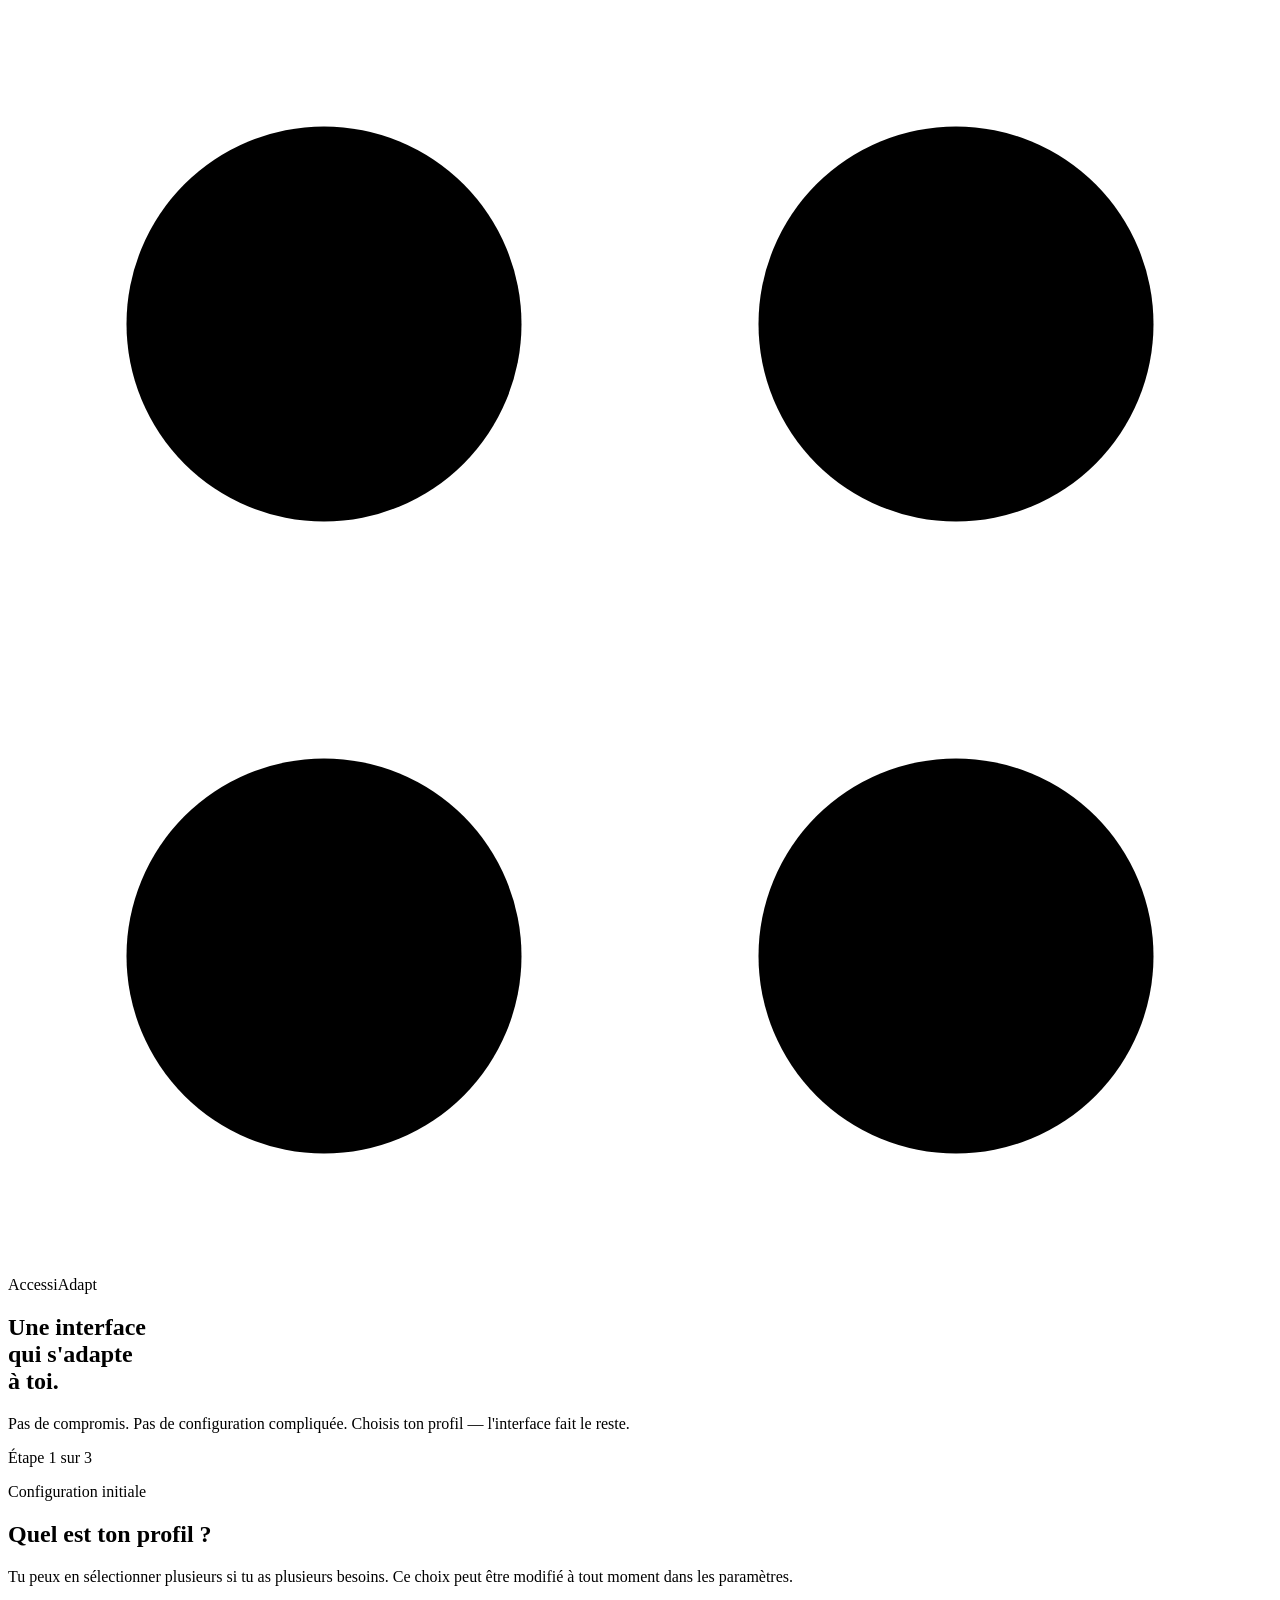
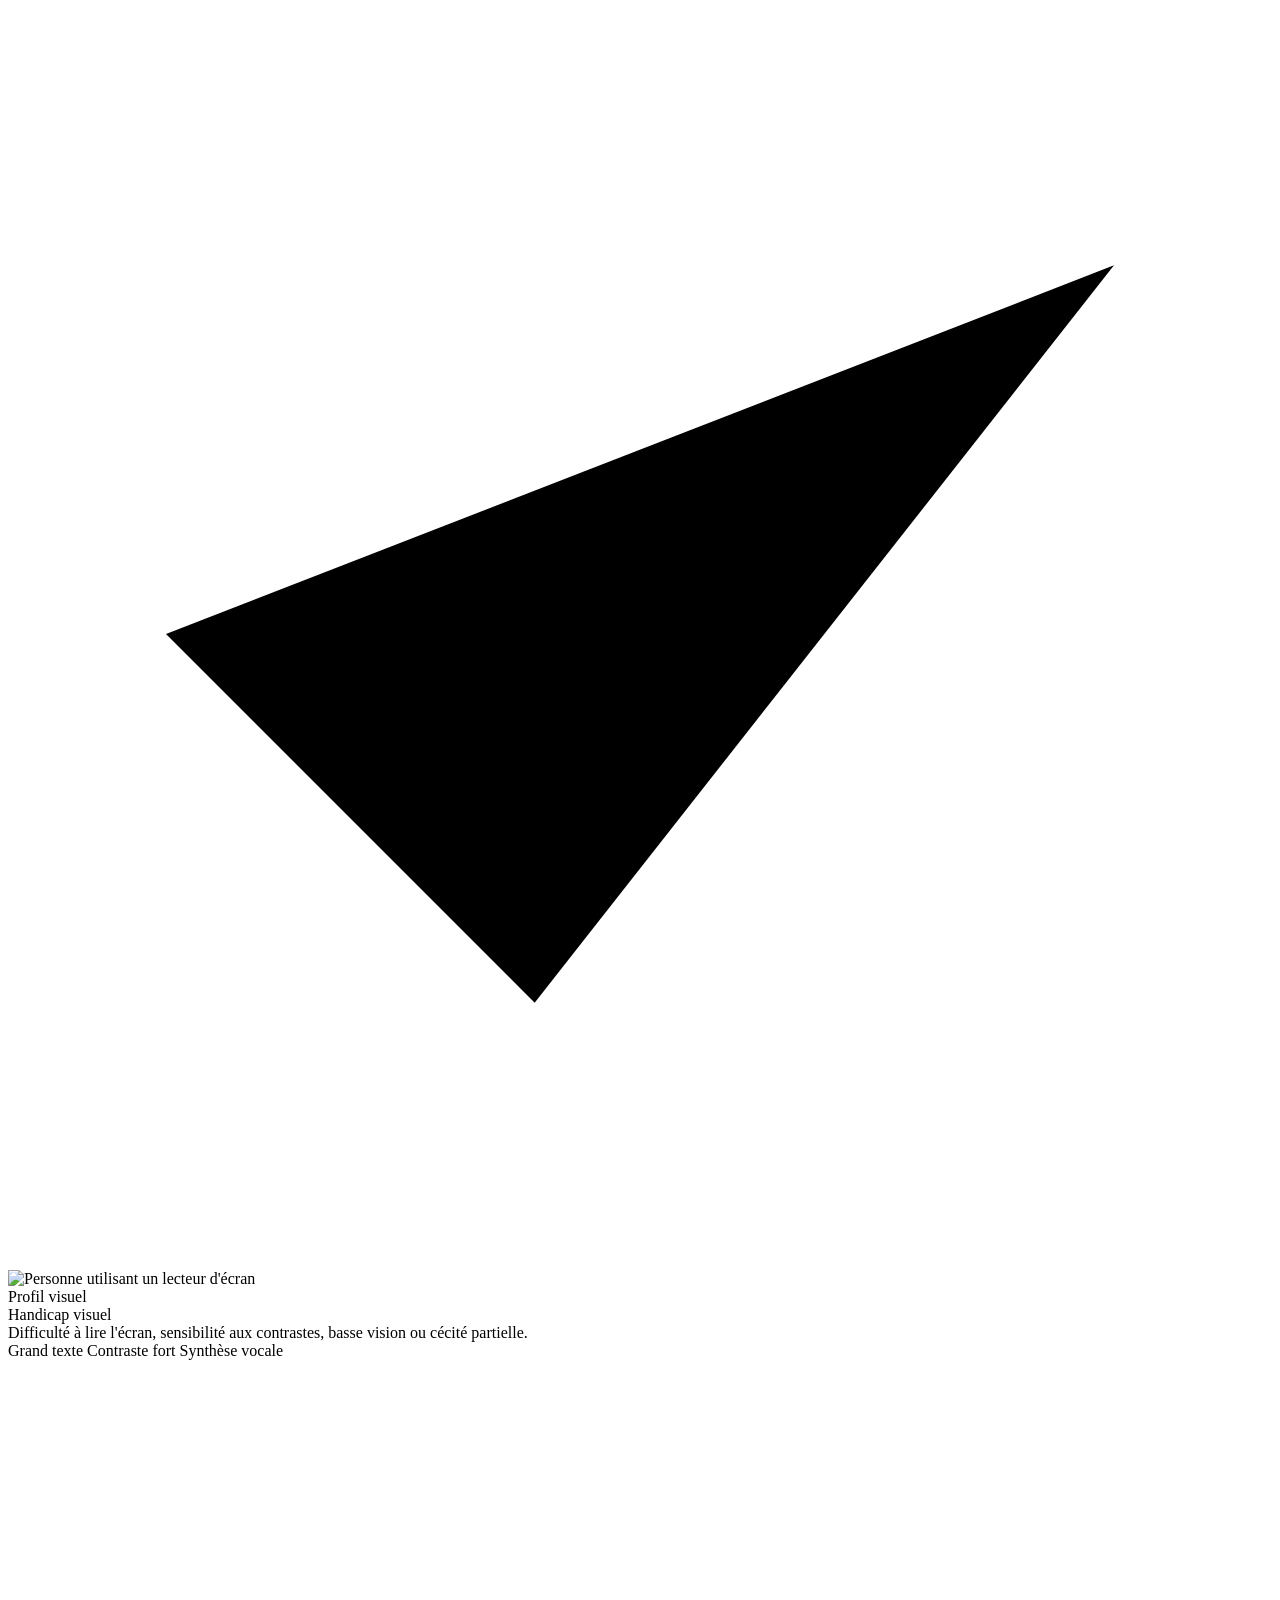
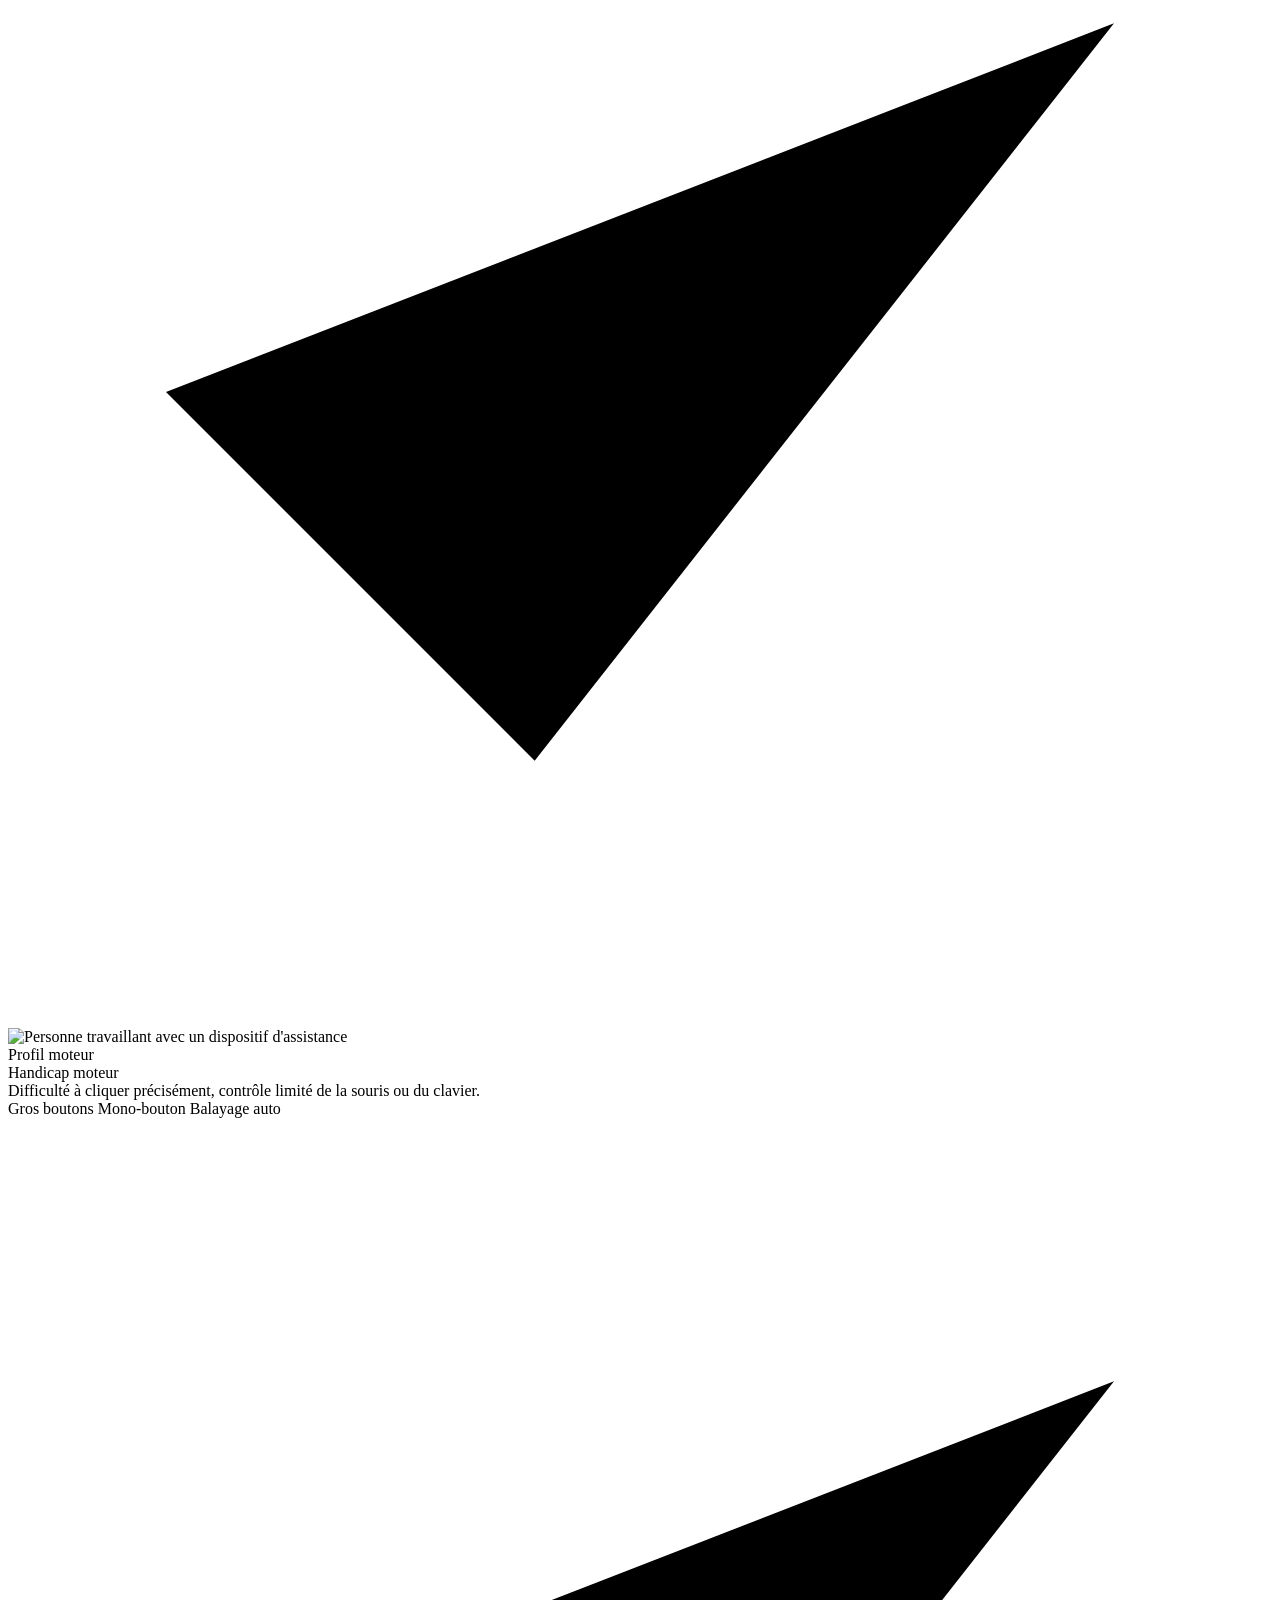
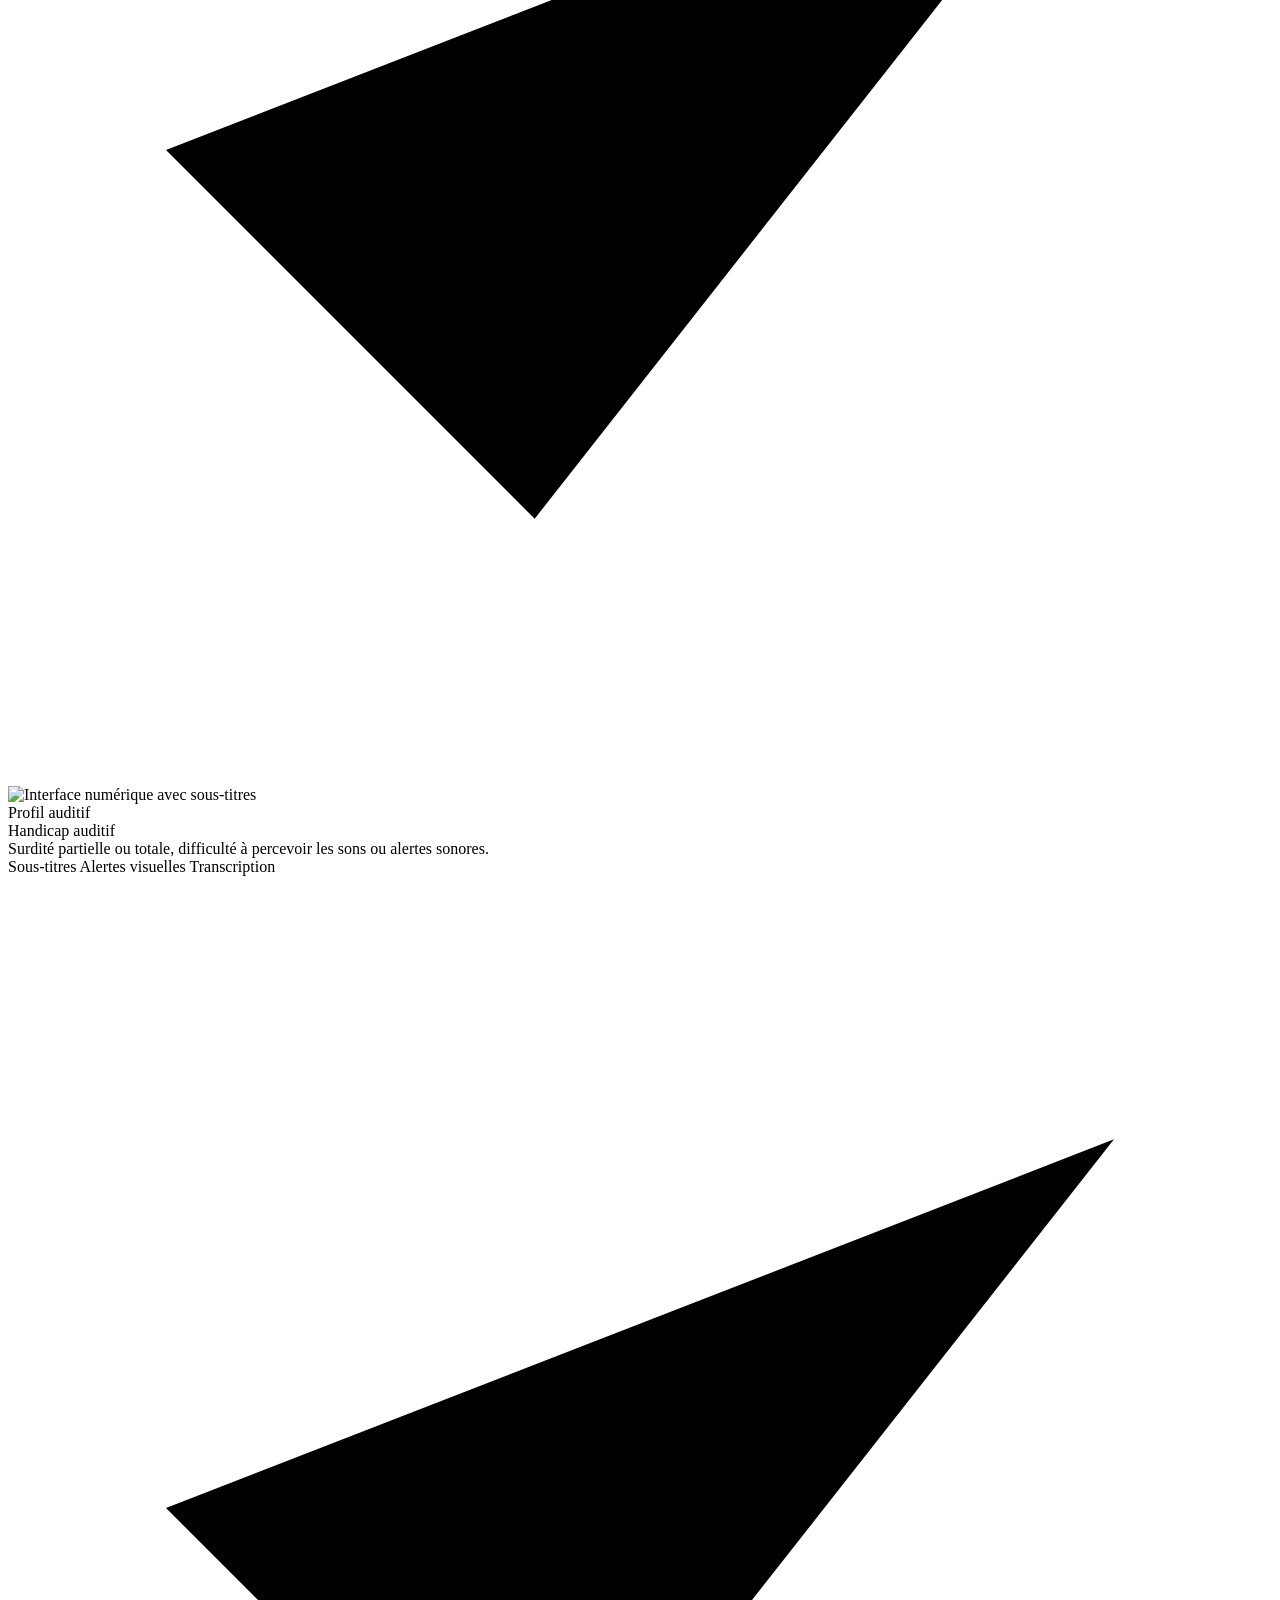
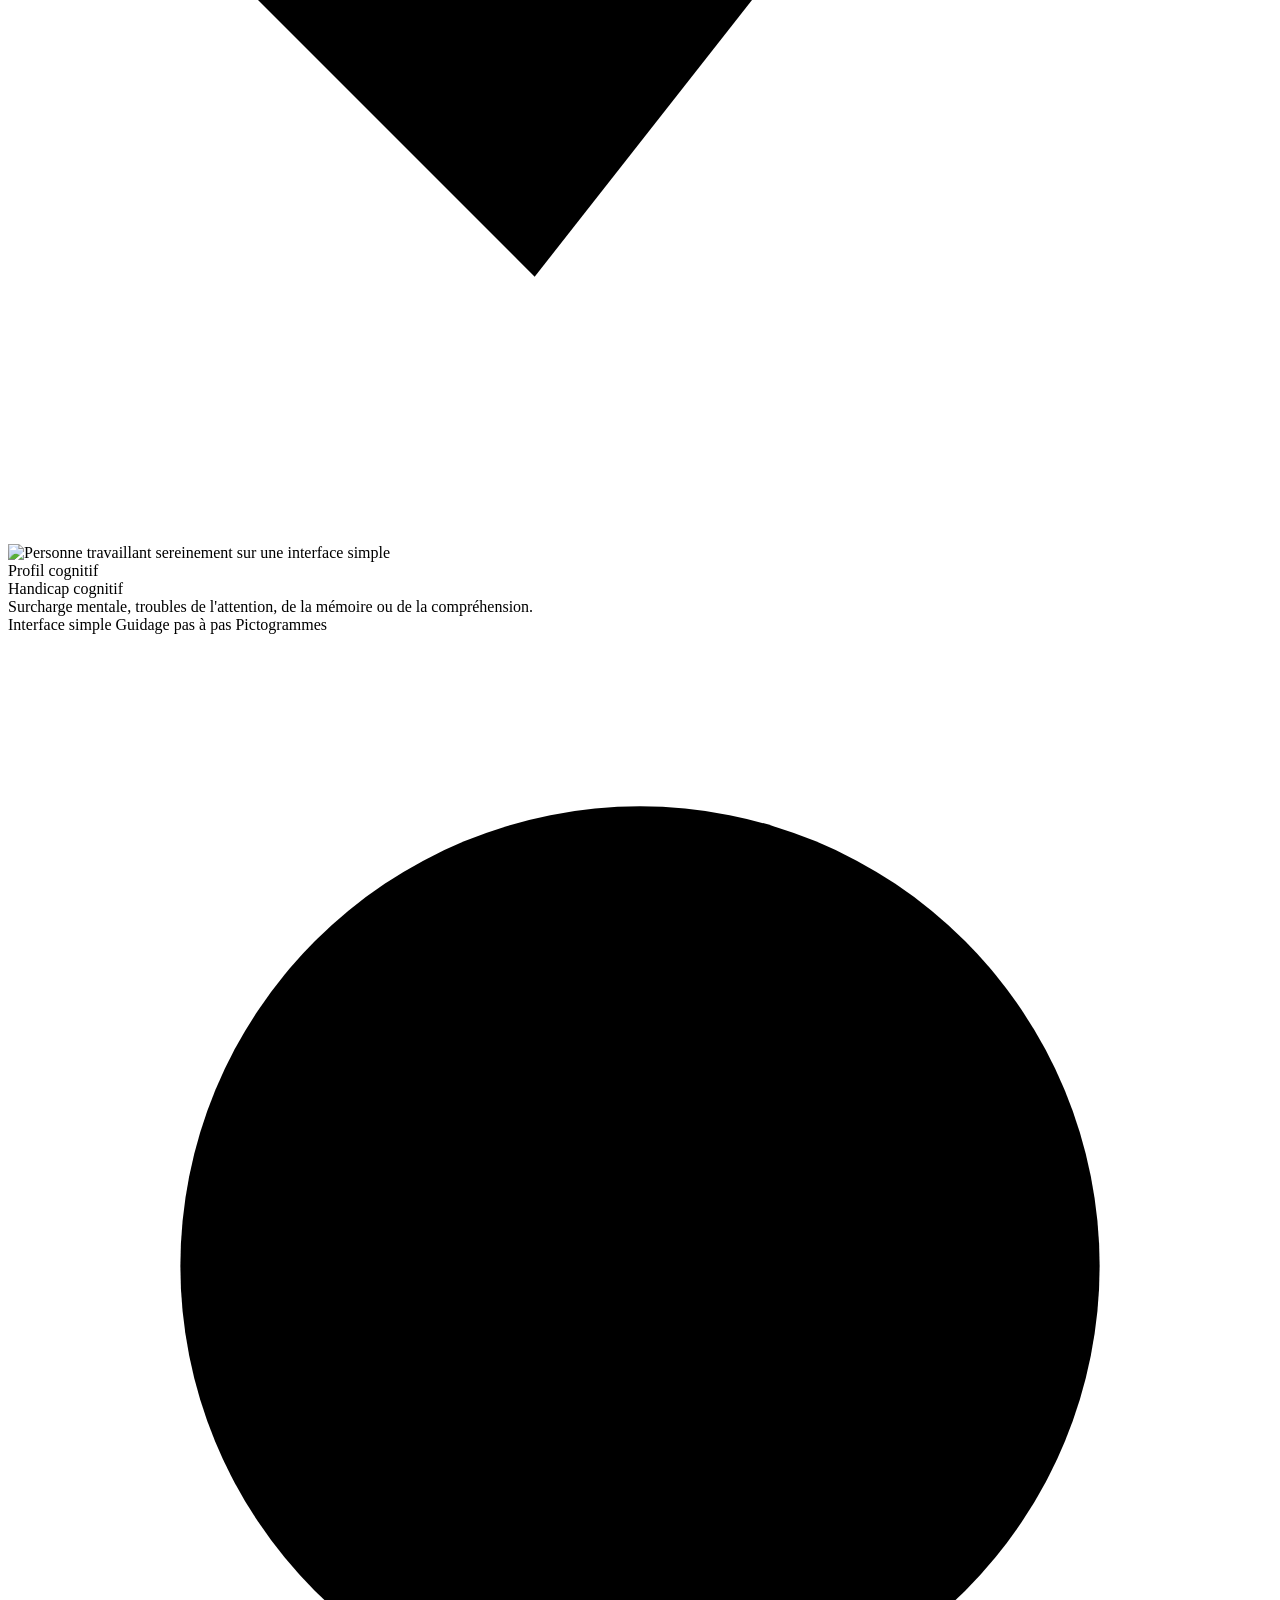
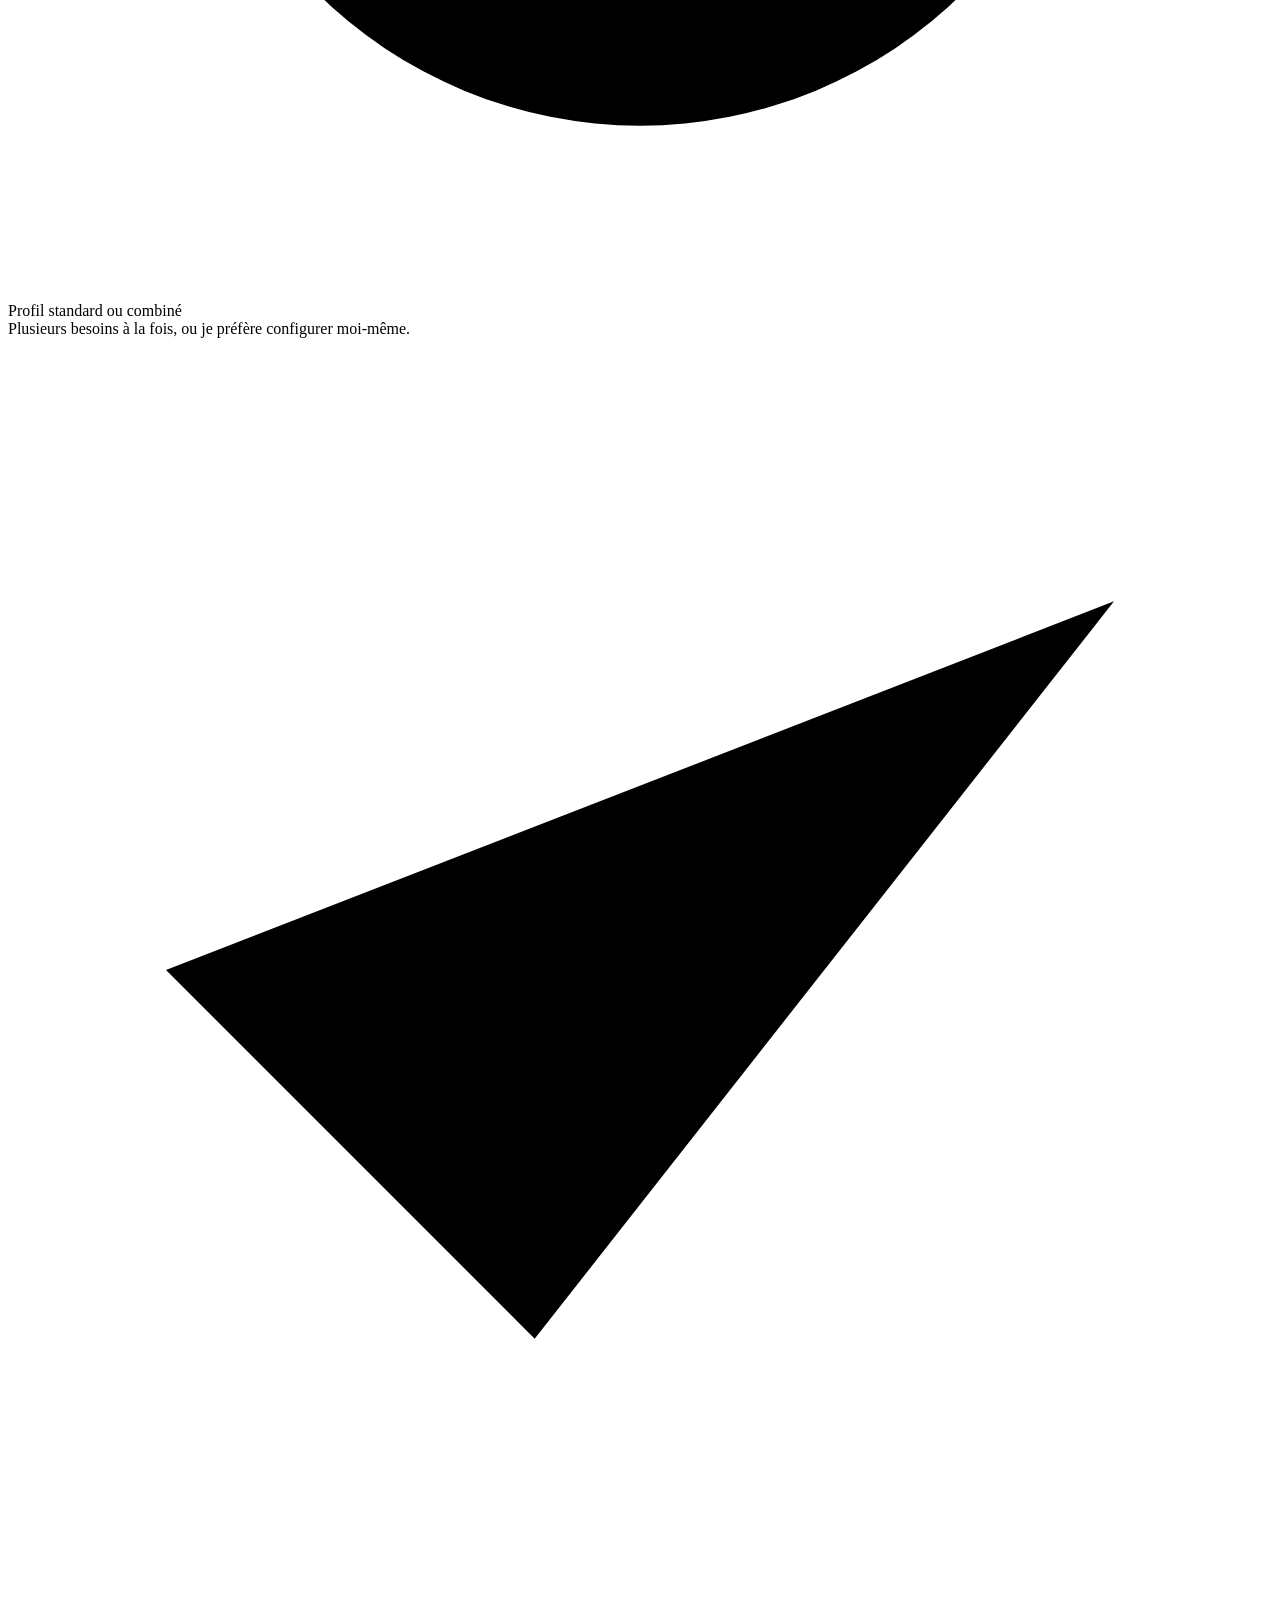
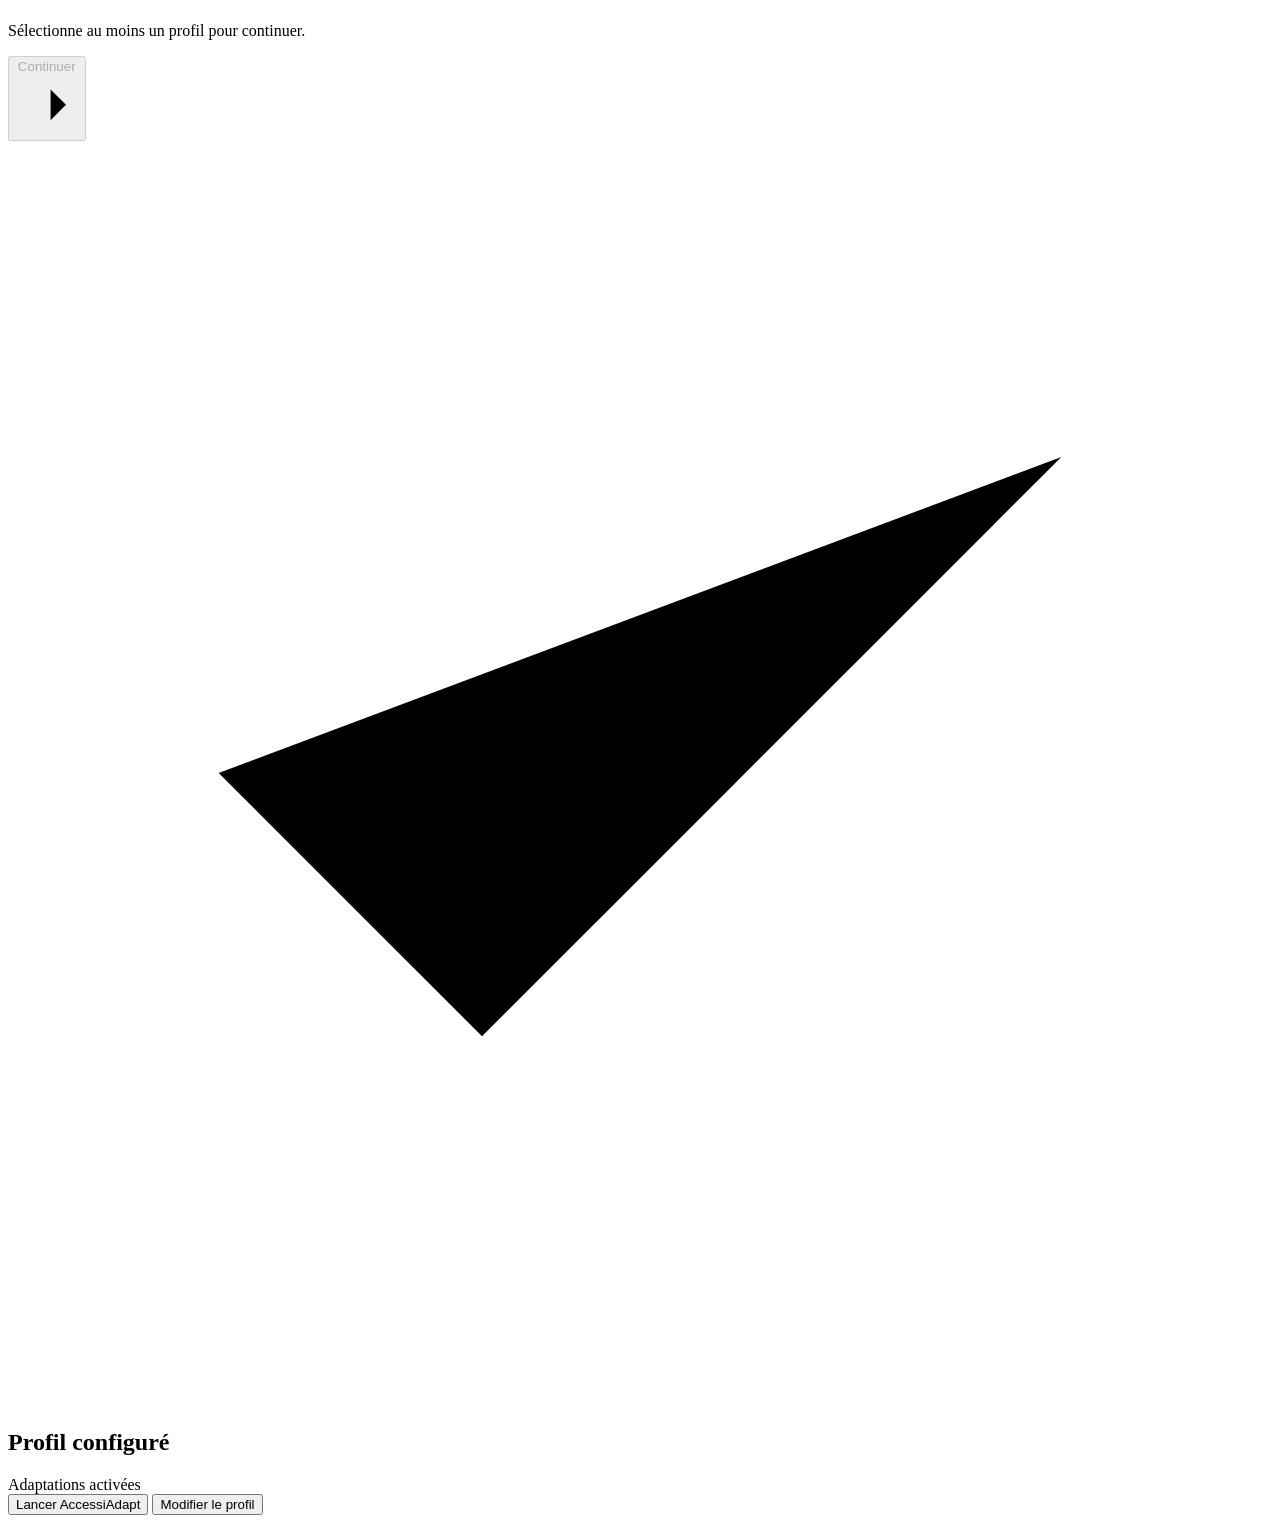
==== maquettes/pages/index.html @ 1b82c4ed "[feat]: add html/css for index" ====
<!doctype html>
<html lang="fr">
  <head>
    <meta charset="UTF-8" />
    <meta name="viewport" content="width=device-width, initial-scale=1.0" />
    <title>AccessiAdapt : Sélection du profil</title>
    <link rel="preconnect" href="https://fonts.googleapis.com" />
    <link rel="preconnect" href="https://fonts.gstatic.com" crossorigin />
    <link
      href="https://fonts.googleapis.com/css2?family=Instrument+Sans:wght@400;500;600&family=Playfair+Display:wght@400;500&display=swap"
      rel="stylesheet"
    />
    <link rel="stylesheet" href="profil_selection.css" />
  </head>
  <body>
    <div class="layout">
      <aside class="col-brand">
        <div class="brand-top">
          <div class="brand-logo">
            <div class="brand-logo-mark">
              <svg viewBox="0 0 16 16" xmlns="http://www.w3.org/2000/svg">
                <circle cx="4" cy="4" r="2.5" />
                <circle cx="12" cy="4" r="2.5" />
                <circle cx="4" cy="12" r="2.5" />
                <circle cx="12" cy="12" r="2.5" />
              </svg>
            </div>
            <span class="brand-name">AccessiAdapt</span>
          </div>

          <h1 class="brand-headline">
            Une interface<br />
            qui s'adapte<br />
            à toi.
          </h1>
          <p class="brand-body">
            Pas de compromis. Pas de configuration compliquée. Choisis ton
            profil — l'interface fait le reste.
          </p>
        </div>

        <div class="brand-bottom">
          <div class="brand-step">Étape 1 sur 3</div>
          <div class="brand-progress">
            <div class="progress-dot active"></div>
            <div class="progress-dot"></div>
            <div class="progress-dot"></div>
          </div>
        </div>
      </aside>

      <main class="col-content">
        <div id="screen-select">
          <div class="content-header">
            <p class="content-eyebrow">Configuration initiale</p>
            <h2 class="content-title">Quel est ton profil&nbsp;?</h2>
            <p class="content-sub">
              Tu peux en sélectionner plusieurs si tu as plusieurs besoins. Ce
              choix peut être modifié à tout moment dans les paramètres.
            </p>
          </div>

          <div class="profiles-grid">
            <div
              class="profile-card card-visuel"
              id="card-visuel"
              onclick="toggleProfile('visuel')"
              role="checkbox"
              aria-checked="false"
              tabindex="0"
              onkeydown="
                if (event.key === 'Enter' || event.key === ' ')
                  toggleProfile('visuel');
              "
            >
              <div class="card-check" aria-hidden="true">
                <svg viewBox="0 0 12 12">
                  <polyline points="1.5,6 5,9.5 10.5,2.5" />
                </svg>
              </div>
              <img
                class="card-image"
                src="https://images.unsplash.com/photo-1516585427167-9f4af9627e6c?w=500&q=80"
                alt="Personne utilisant un lecteur d'écran"
                loading="lazy"
              />
              <div class="card-body">
                <div class="card-label">Profil visuel</div>
                <div class="card-title">Handicap visuel</div>
                <div class="card-desc">
                  Difficulté à lire l'écran, sensibilité aux contrastes, basse
                  vision ou cécité partielle.
                </div>
                <div class="card-tags">
                  <span class="tag">Grand texte</span>
                  <span class="tag">Contraste fort</span>
                  <span class="tag">Synthèse vocale</span>
                </div>
              </div>
            </div>

            <div
              class="profile-card card-moteur"
              id="card-moteur"
              onclick="toggleProfile('moteur')"
              role="checkbox"
              aria-checked="false"
              tabindex="0"
              onkeydown="
                if (event.key === 'Enter' || event.key === ' ')
                  toggleProfile('moteur');
              "
            >
              <div class="card-check" aria-hidden="true">
                <svg viewBox="0 0 12 12">
                  <polyline points="1.5,6 5,9.5 10.5,2.5" />
                </svg>
              </div>
              <img
                class="card-image"
                src="https://images.unsplash.com/photo-1573496359142-b8d87734a5a2?w=500&q=80"
                alt="Personne travaillant avec un dispositif d'assistance"
                loading="lazy"
              />
              <div class="card-body">
                <div class="card-label">Profil moteur</div>
                <div class="card-title">Handicap moteur</div>
                <div class="card-desc">
                  Difficulté à cliquer précisément, contrôle limité de la souris
                  ou du clavier.
                </div>
                <div class="card-tags">
                  <span class="tag">Gros boutons</span>
                  <span class="tag">Mono-bouton</span>
                  <span class="tag">Balayage auto</span>
                </div>
              </div>
            </div>

            <div
              class="profile-card card-auditif"
              id="card-auditif"
              onclick="toggleProfile('auditif')"
              role="checkbox"
              aria-checked="false"
              tabindex="0"
              onkeydown="
                if (event.key === 'Enter' || event.key === ' ')
                  toggleProfile('auditif');
              "
            >
              <div class="card-check" aria-hidden="true">
                <svg viewBox="0 0 12 12">
                  <polyline points="1.5,6 5,9.5 10.5,2.5" />
                </svg>
              </div>
              <img
                class="card-image"
                src="https://images.unsplash.com/photo-1588776814546-1ffbb3f7e8a5?w=500&q=80"
                alt="Interface numérique avec sous-titres"
                loading="lazy"
              />
              <div class="card-body">
                <div class="card-label">Profil auditif</div>
                <div class="card-title">Handicap auditif</div>
                <div class="card-desc">
                  Surdité partielle ou totale, difficulté à percevoir les sons
                  ou alertes sonores.
                </div>
                <div class="card-tags">
                  <span class="tag">Sous-titres</span>
                  <span class="tag">Alertes visuelles</span>
                  <span class="tag">Transcription</span>
                </div>
              </div>
            </div>

            <div
              class="profile-card card-cognitif"
              id="card-cognitif"
              onclick="toggleProfile('cognitif')"
              role="checkbox"
              aria-checked="false"
              tabindex="0"
              onkeydown="
                if (event.key === 'Enter' || event.key === ' ')
                  toggleProfile('cognitif');
              "
            >
              <div class="card-check" aria-hidden="true">
                <svg viewBox="0 0 12 12">
                  <polyline points="1.5,6 5,9.5 10.5,2.5" />
                </svg>
              </div>
              <img
                class="card-image"
                src="https://images.unsplash.com/photo-1522202176988-66273c2fd55f?w=500&q=80"
                alt="Personne travaillant sereinement sur une interface simple"
                loading="lazy"
              />
              <div class="card-body">
                <div class="card-label">Profil cognitif</div>
                <div class="card-title">Handicap cognitif</div>
                <div class="card-desc">
                  Surcharge mentale, troubles de l'attention, de la mémoire ou
                  de la compréhension.
                </div>
                <div class="card-tags">
                  <span class="tag">Interface simple</span>
                  <span class="tag">Guidage pas à pas</span>
                  <span class="tag">Pictogrammes</span>
                </div>
              </div>
            </div>
          </div>

          <div
            class="card-standard"
            id="card-standard"
            onclick="toggleStandard()"
            role="checkbox"
            aria-checked="false"
            tabindex="0"
            onkeydown="
              if (event.key === 'Enter' || event.key === ' ') toggleStandard();
            "
          >
            <div class="standard-icon">
              <svg viewBox="0 0 22 22" xmlns="http://www.w3.org/2000/svg">
                <path d="M11 3a8 8 0 100 16A8 8 0 0011 3z" />
                <path d="M11 7v4l2.5 2.5" stroke-linecap="round" />
              </svg>
            </div>
            <div class="standard-info">
              <div class="standard-title">Profil standard ou combiné</div>
              <div class="standard-desc">
                Plusieurs besoins à la fois, ou je préfère configurer moi-même.
              </div>
            </div>
            <div class="standard-check">
              <svg viewBox="0 0 12 12">
                <polyline points="1.5,6 5,9.5 10.5,2.5" />
              </svg>
            </div>
          </div>

          <div class="action-footer">
            <p class="hint-text" id="hint-text">
              Sélectionne au moins un profil pour continuer.
            </p>
            <button
              class="btn-continue"
              id="btn-continue"
              disabled
              onclick="goToConfirm()"
            >
              Continuer
              <svg viewBox="0 0 16 16" xmlns="http://www.w3.org/2000/svg">
                <path
                  d="M3 8h10M9 4l4 4-4 4"
                  stroke-linecap="round"
                  stroke-linejoin="round"
                />
              </svg>
            </button>
          </div>
        </div>

        <div id="screen-confirm">
          <div class="confirm-wrapper">
            <div class="confirm-header">
              <div class="confirm-check-circle">
                <svg viewBox="0 0 24 24" xmlns="http://www.w3.org/2000/svg">
                  <polyline
                    points="4,12 9,17 20,6"
                    stroke-linecap="round"
                    stroke-linejoin="round"
                  />
                </svg>
              </div>
              <h2 class="confirm-title">Profil configuré</h2>
              <p class="confirm-sub" id="confirm-sub"></p>
            </div>

            <div class="confirm-recap">
              <div class="recap-label">Adaptations activées</div>
              <div class="recap-items" id="recap-items"></div>
            </div>

            <div class="confirm-actions">
              <button class="btn-launch" onclick="launchApp()">
                Lancer AccessiAdapt
              </button>
              <button class="btn-back" onclick="goBack()">
                Modifier le profil
              </button>
            </div>
          </div>
        </div>
      </main>
    </div>

    <script src="../script/index.js"></script>
  </body>
</html>
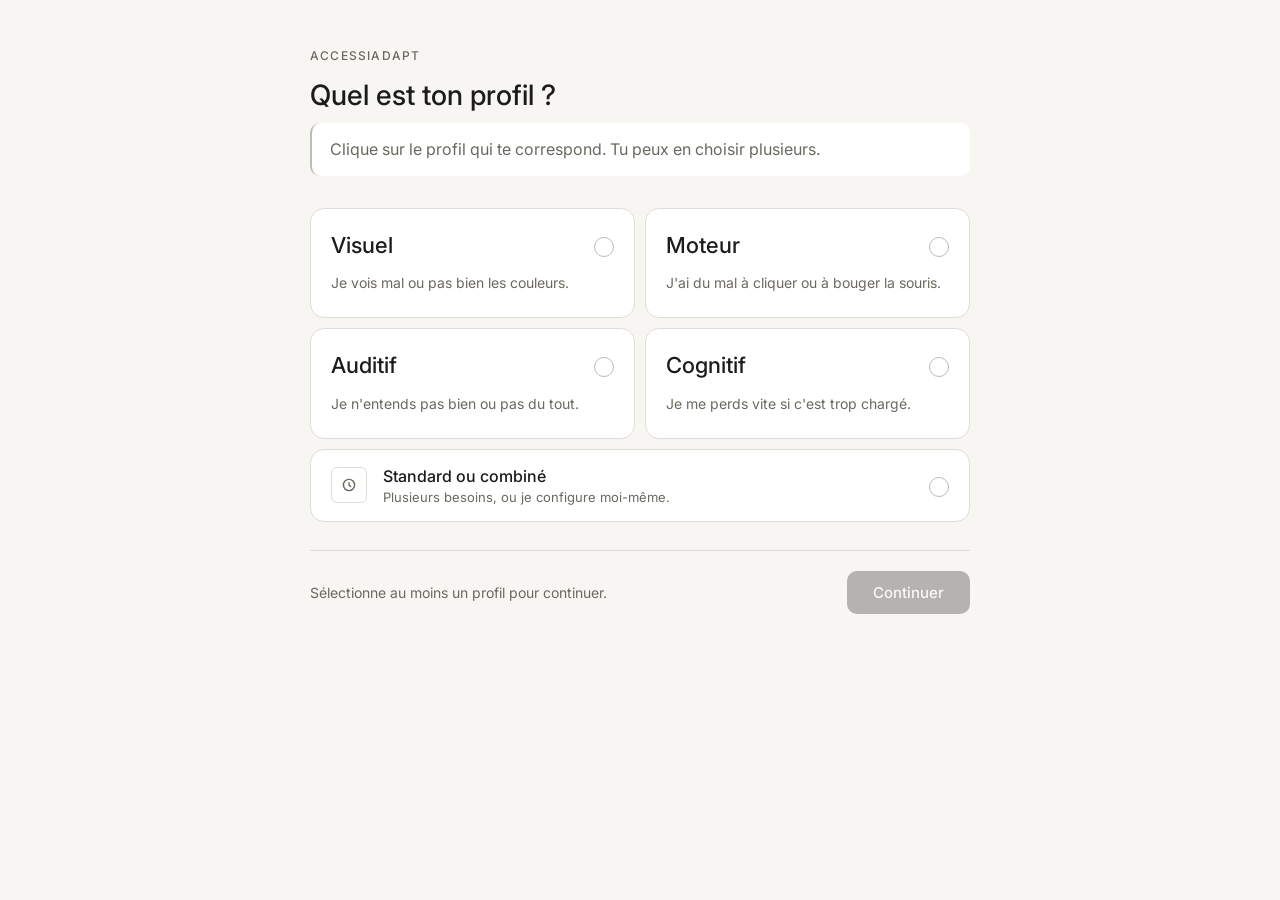
==== commit e4b69e5b: "[feat]: standard mode" ====
--- a/maquettes/pages/index.html
+++ b/maquettes/pages/index.html
@@ -3,303 +3,196 @@
   <head>
     <meta charset="UTF-8" />
     <meta name="viewport" content="width=device-width, initial-scale=1.0" />
-    <title>AccessiAdapt : Sélection du profil</title>
+    <title>AccessiAdapt — Profil</title>
     <link rel="preconnect" href="https://fonts.googleapis.com" />
-    <link rel="preconnect" href="https://fonts.gstatic.com" crossorigin />
     <link
-      href="https://fonts.googleapis.com/css2?family=Instrument+Sans:wght@400;500;600&family=Playfair+Display:wght@400;500&display=swap"
+      href="https://fonts.googleapis.com/css2?family=Inter:wght@400;500&display=swap"
       rel="stylesheet"
     />
-    <link rel="stylesheet" href="profil_selection.css" />
+    <link rel="stylesheet" href="../styles/index.css" />
   </head>
   <body>
-    <div class="layout">
-      <aside class="col-brand">
-        <div class="brand-top">
-          <div class="brand-logo">
-            <div class="brand-logo-mark">
-              <svg viewBox="0 0 16 16" xmlns="http://www.w3.org/2000/svg">
-                <circle cx="4" cy="4" r="2.5" />
-                <circle cx="12" cy="4" r="2.5" />
-                <circle cx="4" cy="12" r="2.5" />
-                <circle cx="12" cy="12" r="2.5" />
-              </svg>
-            </div>
-            <span class="brand-name">AccessiAdapt</span>
-          </div>
+    <div class="container">
+      <div id="screen-select" class="screen active">
+        <div class="app-name">AccessiAdapt</div>
+        <h1 class="page-title">Quel est ton profil&nbsp;?</h1>
+        <p class="page-instr">
+          Clique sur le profil qui te correspond. Tu peux en choisir plusieurs.
+        </p>
 
-          <h1 class="brand-headline">
-            Une interface<br />
-            qui s'adapte<br />
-            à toi.
-          </h1>
-          <p class="brand-body">
-            Pas de compromis. Pas de configuration compliquée. Choisis ton
-            profil — l'interface fait le reste.
-          </p>
-        </div>
-
-        <div class="brand-bottom">
-          <div class="brand-step">Étape 1 sur 3</div>
-          <div class="brand-progress">
-            <div class="progress-dot active"></div>
-            <div class="progress-dot"></div>
-            <div class="progress-dot"></div>
-          </div>
-        </div>
-      </aside>
-
-      <main class="col-content">
-        <div id="screen-select">
-          <div class="content-header">
-            <p class="content-eyebrow">Configuration initiale</p>
-            <h2 class="content-title">Quel est ton profil&nbsp;?</h2>
-            <p class="content-sub">
-              Tu peux en sélectionner plusieurs si tu as plusieurs besoins. Ce
-              choix peut être modifié à tout moment dans les paramètres.
-            </p>
-          </div>
-
-          <div class="profiles-grid">
-            <div
-              class="profile-card card-visuel"
-              id="card-visuel"
-              onclick="toggleProfile('visuel')"
-              role="checkbox"
-              aria-checked="false"
-              tabindex="0"
-              onkeydown="
-                if (event.key === 'Enter' || event.key === ' ')
-                  toggleProfile('visuel');
-              "
-            >
-              <div class="card-check" aria-hidden="true">
+        <div class="grid">
+          <div
+            class="card"
+            id="card-v"
+            role="checkbox"
+            aria-checked="false"
+            tabindex="0"
+            onclick="toggleProfile('v')"
+            onkeydown="
+              if (event.key === 'Enter' || event.key === ' ')
+                toggleProfile('v');
+            "
+          >
+            <div class="card-top">
+              <div class="card-name">Visuel</div>
+              <div class="chk" aria-hidden="true">
                 <svg viewBox="0 0 12 12">
                   <polyline points="1.5,6 5,9.5 10.5,2.5" />
                 </svg>
               </div>
-              <img
-                class="card-image"
-                src="https://images.unsplash.com/photo-1516585427167-9f4af9627e6c?w=500&q=80"
-                alt="Personne utilisant un lecteur d'écran"
-                loading="lazy"
-              />
-              <div class="card-body">
-                <div class="card-label">Profil visuel</div>
-                <div class="card-title">Handicap visuel</div>
-                <div class="card-desc">
-                  Difficulté à lire l'écran, sensibilité aux contrastes, basse
-                  vision ou cécité partielle.
-                </div>
-                <div class="card-tags">
-                  <span class="tag">Grand texte</span>
-                  <span class="tag">Contraste fort</span>
-                  <span class="tag">Synthèse vocale</span>
-                </div>
-              </div>
             </div>
+            <p class="card-desc">Je vois mal ou pas bien les couleurs.</p>
+          </div>
 
-            <div
-              class="profile-card card-moteur"
-              id="card-moteur"
-              onclick="toggleProfile('moteur')"
-              role="checkbox"
-              aria-checked="false"
-              tabindex="0"
-              onkeydown="
-                if (event.key === 'Enter' || event.key === ' ')
-                  toggleProfile('moteur');
-              "
-            >
-              <div class="card-check" aria-hidden="true">
+          <div
+            class="card"
+            id="card-m"
+            role="checkbox"
+            aria-checked="false"
+            tabindex="0"
+            onclick="toggleProfile('m')"
+            onkeydown="
+              if (event.key === 'Enter' || event.key === ' ')
+                toggleProfile('m');
+            "
+          >
+            <div class="card-top">
+              <div class="card-name">Moteur</div>
+              <div class="chk" aria-hidden="true">
                 <svg viewBox="0 0 12 12">
                   <polyline points="1.5,6 5,9.5 10.5,2.5" />
                 </svg>
               </div>
-              <img
-                class="card-image"
-                src="https://images.unsplash.com/photo-1573496359142-b8d87734a5a2?w=500&q=80"
-                alt="Personne travaillant avec un dispositif d'assistance"
-                loading="lazy"
-              />
-              <div class="card-body">
-                <div class="card-label">Profil moteur</div>
-                <div class="card-title">Handicap moteur</div>
-                <div class="card-desc">
-                  Difficulté à cliquer précisément, contrôle limité de la souris
-                  ou du clavier.
-                </div>
-                <div class="card-tags">
-                  <span class="tag">Gros boutons</span>
-                  <span class="tag">Mono-bouton</span>
-                  <span class="tag">Balayage auto</span>
-                </div>
-              </div>
             </div>
+            <p class="card-desc">
+              J'ai du mal à cliquer ou à bouger la souris.
+            </p>
+          </div>
 
-            <div
-              class="profile-card card-auditif"
-              id="card-auditif"
-              onclick="toggleProfile('auditif')"
-              role="checkbox"
-              aria-checked="false"
-              tabindex="0"
-              onkeydown="
-                if (event.key === 'Enter' || event.key === ' ')
-                  toggleProfile('auditif');
-              "
-            >
-              <div class="card-check" aria-hidden="true">
+          <div
+            class="card"
+            id="card-a"
+            role="checkbox"
+            aria-checked="false"
+            tabindex="0"
+            onclick="toggleProfile('a')"
+            onkeydown="
+              if (event.key === 'Enter' || event.key === ' ')
+                toggleProfile('a');
+            "
+          >
+            <div class="card-top">
+              <div class="card-name">Auditif</div>
+              <div class="chk" aria-hidden="true">
                 <svg viewBox="0 0 12 12">
                   <polyline points="1.5,6 5,9.5 10.5,2.5" />
                 </svg>
               </div>
-              <img
-                class="card-image"
-                src="https://images.unsplash.com/photo-1588776814546-1ffbb3f7e8a5?w=500&q=80"
-                alt="Interface numérique avec sous-titres"
-                loading="lazy"
-              />
-              <div class="card-body">
-                <div class="card-label">Profil auditif</div>
-                <div class="card-title">Handicap auditif</div>
-                <div class="card-desc">
-                  Surdité partielle ou totale, difficulté à percevoir les sons
-                  ou alertes sonores.
-                </div>
-                <div class="card-tags">
-                  <span class="tag">Sous-titres</span>
-                  <span class="tag">Alertes visuelles</span>
-                  <span class="tag">Transcription</span>
-                </div>
-              </div>
             </div>
+            <p class="card-desc">Je n'entends pas bien ou pas du tout.</p>
+          </div>
 
-            <div
-              class="profile-card card-cognitif"
-              id="card-cognitif"
-              onclick="toggleProfile('cognitif')"
-              role="checkbox"
-              aria-checked="false"
-              tabindex="0"
-              onkeydown="
-                if (event.key === 'Enter' || event.key === ' ')
-                  toggleProfile('cognitif');
-              "
-            >
-              <div class="card-check" aria-hidden="true">
+          <div
+            class="card"
+            id="card-c"
+            role="checkbox"
+            aria-checked="false"
+            tabindex="0"
+            onclick="toggleProfile('c')"
+            onkeydown="
+              if (event.key === 'Enter' || event.key === ' ')
+                toggleProfile('c');
+            "
+          >
+            <div class="card-top">
+              <div class="card-name">Cognitif</div>
+              <div class="chk" aria-hidden="true">
                 <svg viewBox="0 0 12 12">
                   <polyline points="1.5,6 5,9.5 10.5,2.5" />
                 </svg>
               </div>
-              <img
-                class="card-image"
-                src="https://images.unsplash.com/photo-1522202176988-66273c2fd55f?w=500&q=80"
-                alt="Personne travaillant sereinement sur une interface simple"
-                loading="lazy"
-              />
-              <div class="card-body">
-                <div class="card-label">Profil cognitif</div>
-                <div class="card-title">Handicap cognitif</div>
-                <div class="card-desc">
-                  Surcharge mentale, troubles de l'attention, de la mémoire ou
-                  de la compréhension.
-                </div>
-                <div class="card-tags">
-                  <span class="tag">Interface simple</span>
-                  <span class="tag">Guidage pas à pas</span>
-                  <span class="tag">Pictogrammes</span>
-                </div>
-              </div>
             </div>
-          </div>
-
-          <div
-            class="card-standard"
-            id="card-standard"
-            onclick="toggleStandard()"
-            role="checkbox"
-            aria-checked="false"
-            tabindex="0"
-            onkeydown="
-              if (event.key === 'Enter' || event.key === ' ') toggleStandard();
-            "
-          >
-            <div class="standard-icon">
-              <svg viewBox="0 0 22 22" xmlns="http://www.w3.org/2000/svg">
-                <path d="M11 3a8 8 0 100 16A8 8 0 0011 3z" />
-                <path d="M11 7v4l2.5 2.5" stroke-linecap="round" />
-              </svg>
-            </div>
-            <div class="standard-info">
-              <div class="standard-title">Profil standard ou combiné</div>
-              <div class="standard-desc">
-                Plusieurs besoins à la fois, ou je préfère configurer moi-même.
-              </div>
-            </div>
-            <div class="standard-check">
-              <svg viewBox="0 0 12 12">
-                <polyline points="1.5,6 5,9.5 10.5,2.5" />
-              </svg>
-            </div>
-          </div>
-
-          <div class="action-footer">
-            <p class="hint-text" id="hint-text">
-              Sélectionne au moins un profil pour continuer.
-            </p>
-            <button
-              class="btn-continue"
-              id="btn-continue"
-              disabled
-              onclick="goToConfirm()"
-            >
-              Continuer
-              <svg viewBox="0 0 16 16" xmlns="http://www.w3.org/2000/svg">
-                <path
-                  d="M3 8h10M9 4l4 4-4 4"
-                  stroke-linecap="round"
-                  stroke-linejoin="round"
-                />
-              </svg>
-            </button>
+            <p class="card-desc">Je me perds vite si c'est trop chargé.</p>
           </div>
         </div>
 
-        <div id="screen-confirm">
-          <div class="confirm-wrapper">
-            <div class="confirm-header">
-              <div class="confirm-check-circle">
-                <svg viewBox="0 0 24 24" xmlns="http://www.w3.org/2000/svg">
-                  <polyline
-                    points="4,12 9,17 20,6"
-                    stroke-linecap="round"
-                    stroke-linejoin="round"
-                  />
-                </svg>
-              </div>
-              <h2 class="confirm-title">Profil configuré</h2>
-              <p class="confirm-sub" id="confirm-sub"></p>
-            </div>
-
-            <div class="confirm-recap">
-              <div class="recap-label">Adaptations activées</div>
-              <div class="recap-items" id="recap-items"></div>
-            </div>
-
-            <div class="confirm-actions">
-              <button class="btn-launch" onclick="launchApp()">
-                Lancer AccessiAdapt
-              </button>
-              <button class="btn-back" onclick="goBack()">
-                Modifier le profil
-              </button>
+        <div
+          class="card-std"
+          id="card-std"
+          role="checkbox"
+          aria-checked="false"
+          tabindex="0"
+          onclick="toggleStandard()"
+          onkeydown="
+            if (event.key === 'Enter' || event.key === ' ') toggleStandard();
+          "
+        >
+          <div class="std-ico">
+            <svg viewBox="0 0 20 20">
+              <circle cx="10" cy="10" r="7" />
+              <path d="M10 7v3l2 2" stroke-linecap="round" />
+            </svg>
+          </div>
+          <div class="std-body">
+            <div class="std-name">Standard ou combiné</div>
+            <div class="std-sub">
+              Plusieurs besoins, ou je configure moi-même.
             </div>
           </div>
+          <div class="chk" aria-hidden="true">
+            <svg viewBox="0 0 12 12">
+              <polyline points="1.5,6 5,9.5 10.5,2.5" />
+            </svg>
+          </div>
         </div>
-      </main>
+
+        <div class="footer">
+          <p class="hint" id="hint">
+            Sélectionne au moins un profil pour continuer.
+          </p>
+          <button
+            class="btn btn-primary"
+            id="btn-continue"
+            disabled
+            onclick="goConfirm()"
+          >
+            Continuer
+          </button>
+        </div>
+      </div>
+
+      <div id="screen-confirm" class="screen">
+        <div class="cf-top">
+          <div class="cf-circle">
+            <svg viewBox="0 0 24 24">
+              <polyline
+                points="4,12 9,17 20,6"
+                stroke-linecap="round"
+                stroke-linejoin="round"
+              />
+            </svg>
+          </div>
+          <div>
+            <div class="cf-title">Profil configuré</div>
+            <div class="cf-sub" id="cf-sub"></div>
+          </div>
+        </div>
+
+        <div class="sep"></div>
+
+        <div class="recap-label">Adaptations activées</div>
+        <div class="recap-list" id="recap-list"></div>
+
+        <div class="actions">
+          <button class="btn btn-primary" onclick="launchApp()">
+            Lancer AccessiAdapt
+          </button>
+          <button class="btn btn-secondary" onclick="goBack()">
+            Modifier le profil
+          </button>
+        </div>
+      </div>
     </div>
-
-    <script src="../script/index.js"></script>
+    <script src="../scripts/app.js"></script>
   </body>
 </html>
--- a/maquettes/styles/index.css
+++ b/maquettes/styles/index.css
@@ -0,0 +1,392 @@
+*,
+*::before,
+*::after {
+  box-sizing: border-box;
+  margin: 0;
+  padding: 0;
+}
+
+:root {
+  --bg: #f7f6f3;
+  --surface: #ffffff;
+  --border: #e0ddd8;
+  --border-h: #bfbbb5;
+  --text: #1c1c1a;
+  --sub: #6b6860;
+  --muted: #a09b95;
+  --radius: 10px;
+  --radius-lg: 14px;
+  --font: "Inter", system-ui, sans-serif;
+}
+
+body {
+  font-family: var(--font);
+  background: var(--bg);
+  color: var(--text);
+  min-height: 100vh;
+  display: flex;
+  align-items: flex-start;
+  justify-content: center;
+  padding: 48px 20px;
+}
+
+.container {
+  width: 100%;
+  max-width: 660px;
+}
+
+.app-name {
+  font-size: 12px;
+  font-weight: 500;
+  letter-spacing: 0.1em;
+  text-transform: uppercase;
+  color: var(--sub);
+  margin-bottom: 16px;
+}
+
+.page-title {
+  font-size: 28px;
+  font-weight: 500;
+  color: var(--text);
+  line-height: 1.2;
+  margin-bottom: 10px;
+}
+
+.page-instr {
+  font-size: 16px;
+  color: var(--sub);
+  line-height: 1.6;
+  margin-bottom: 32px;
+  padding: 14px 18px;
+  background: var(--surface);
+  border-radius: var(--radius);
+  border-left: 2px solid var(--border-h);
+}
+
+.grid {
+  display: grid;
+  grid-template-columns: 1fr 1fr;
+  gap: 10px;
+  margin-bottom: 10px;
+}
+
+.card {
+  background: var(--surface);
+  border: 0.5px solid var(--border);
+  border-radius: var(--radius-lg);
+  padding: 24px 20px;
+  cursor: pointer;
+  display: flex;
+  flex-direction: column;
+  gap: 14px;
+  transition: border-color 0.15s;
+  outline: none;
+  user-select: none;
+}
+
+.card:hover {
+  border-color: var(--border-h);
+}
+.card:focus-visible {
+  box-shadow: 0 0 0 2px var(--text);
+}
+
+.card.on {
+  border: 1.5px solid var(--text);
+  background: #f0eee9;
+}
+
+.card-top {
+  display: flex;
+  align-items: flex-start;
+  justify-content: space-between;
+  gap: 10px;
+}
+
+.card-name {
+  font-size: 22px;
+  font-weight: 500;
+  color: var(--text);
+  line-height: 1.15;
+}
+
+.card-desc {
+  font-size: 14px;
+  color: var(--sub);
+  line-height: 1.5;
+}
+
+.chk {
+  width: 20px;
+  height: 20px;
+  border-radius: 50%;
+  border: 1px solid var(--border-h);
+  flex-shrink: 0;
+  margin-top: 4px;
+  display: flex;
+  align-items: center;
+  justify-content: center;
+  transition:
+    background 0.15s,
+    border-color 0.15s;
+}
+
+.chk svg {
+  width: 9px;
+  height: 9px;
+  stroke: transparent;
+  stroke-width: 2.5;
+  fill: none;
+}
+
+.on .chk {
+  background: var(--text);
+  border-color: var(--text);
+}
+
+.on .chk svg {
+  stroke: var(--surface);
+}
+
+.card-std {
+  background: var(--surface);
+  border: 0.5px solid var(--border);
+  border-radius: var(--radius-lg);
+  padding: 16px 20px;
+  cursor: pointer;
+  display: flex;
+  align-items: center;
+  gap: 16px;
+  transition: border-color 0.15s;
+  margin-bottom: 28px;
+  outline: none;
+  user-select: none;
+}
+
+.card-std:hover {
+  border-color: var(--border-h);
+}
+.card-std.on {
+  border: 1.5px solid var(--text);
+  background: #f0eee9;
+}
+.card-std:focus-visible {
+  box-shadow: 0 0 0 2px var(--text);
+}
+
+.std-ico {
+  width: 36px;
+  height: 36px;
+  border-radius: 6px;
+  border: 0.5px solid var(--border);
+  display: flex;
+  align-items: center;
+  justify-content: center;
+  flex-shrink: 0;
+  transition:
+    background 0.15s,
+    border-color 0.15s;
+}
+
+.std-ico svg {
+  width: 16px;
+  height: 16px;
+  stroke: var(--sub);
+  stroke-width: 1.8;
+  fill: none;
+}
+
+.card-std.on .std-ico {
+  background: var(--text);
+  border-color: var(--text);
+}
+.card-std.on .std-ico svg {
+  stroke: var(--surface);
+}
+
+.std-body {
+  flex: 1;
+}
+.std-name {
+  font-size: 16px;
+  font-weight: 500;
+  color: var(--text);
+}
+.std-sub {
+  font-size: 13px;
+  color: var(--sub);
+  margin-top: 3px;
+}
+
+.footer {
+  display: flex;
+  align-items: center;
+  justify-content: space-between;
+  gap: 16px;
+  padding-top: 20px;
+  border-top: 1px solid var(--border);
+}
+
+.hint {
+  font-size: 14px;
+  color: var(--sub);
+  flex: 1;
+  line-height: 1.5;
+}
+.hint b {
+  font-weight: 500;
+  color: var(--text);
+}
+
+.btn {
+  padding: 12px 26px;
+  border-radius: var(--radius);
+  font-family: var(--font);
+  font-size: 15px;
+  font-weight: 500;
+  cursor: pointer;
+  white-space: nowrap;
+  transition:
+    opacity 0.15s,
+    background 0.15s;
+  border: none;
+}
+
+.btn-primary {
+  background: var(--text);
+  color: var(--surface);
+}
+
+.btn-primary:not(:disabled):hover {
+  opacity: 0.85;
+}
+.btn-primary:disabled {
+  opacity: 0.3;
+  cursor: not-allowed;
+}
+
+.btn-secondary {
+  background: transparent;
+  border: 0.5px solid var(--border-h);
+  color: var(--text);
+}
+
+.btn-secondary:hover {
+  background: var(--surface);
+}
+
+.sep {
+  height: 1px;
+  background: var(--border);
+  margin: 28px 0;
+}
+
+.screen {
+  display: none;
+}
+.screen.active {
+  display: block;
+}
+
+.cf-top {
+  display: flex;
+  align-items: center;
+  gap: 16px;
+  margin-bottom: 20px;
+}
+
+.cf-circle {
+  width: 44px;
+  height: 44px;
+  border-radius: 50%;
+  background: var(--text);
+  display: flex;
+  align-items: center;
+  justify-content: center;
+  flex-shrink: 0;
+}
+
+.cf-circle svg {
+  width: 18px;
+  height: 18px;
+  stroke: var(--surface);
+  stroke-width: 2.5;
+  fill: none;
+}
+
+.cf-title {
+  font-size: 22px;
+  font-weight: 500;
+  color: var(--text);
+}
+.cf-sub {
+  font-size: 14px;
+  color: var(--sub);
+  margin-top: 5px;
+  line-height: 1.5;
+}
+
+.recap-label {
+  font-size: 11px;
+  font-weight: 500;
+  letter-spacing: 0.08em;
+  text-transform: uppercase;
+  color: var(--muted);
+  margin-bottom: 12px;
+}
+
+.recap-list {
+  display: flex;
+  flex-direction: column;
+  gap: 8px;
+  margin-bottom: 28px;
+}
+
+.recap-row {
+  display: flex;
+  align-items: center;
+  gap: 14px;
+  padding: 14px 18px;
+  background: var(--surface);
+  border: 0.5px solid var(--border);
+  border-radius: var(--radius);
+}
+
+.recap-bar {
+  width: 3px;
+  height: 30px;
+  border-radius: 2px;
+  background: var(--text);
+  flex-shrink: 0;
+}
+
+.recap-name {
+  font-size: 15px;
+  font-weight: 500;
+  color: var(--text);
+}
+.recap-adapt {
+  font-size: 13px;
+  color: var(--sub);
+  margin-top: 3px;
+}
+
+.actions {
+  display: flex;
+  flex-direction: column;
+  gap: 8px;
+  max-width: 400px;
+}
+
+@media (max-width: 520px) {
+  .grid {
+    grid-template-columns: 1fr;
+  }
+  .footer {
+    flex-direction: column;
+    align-items: stretch;
+  }
+  .btn {
+    text-align: center;
+  }
+}
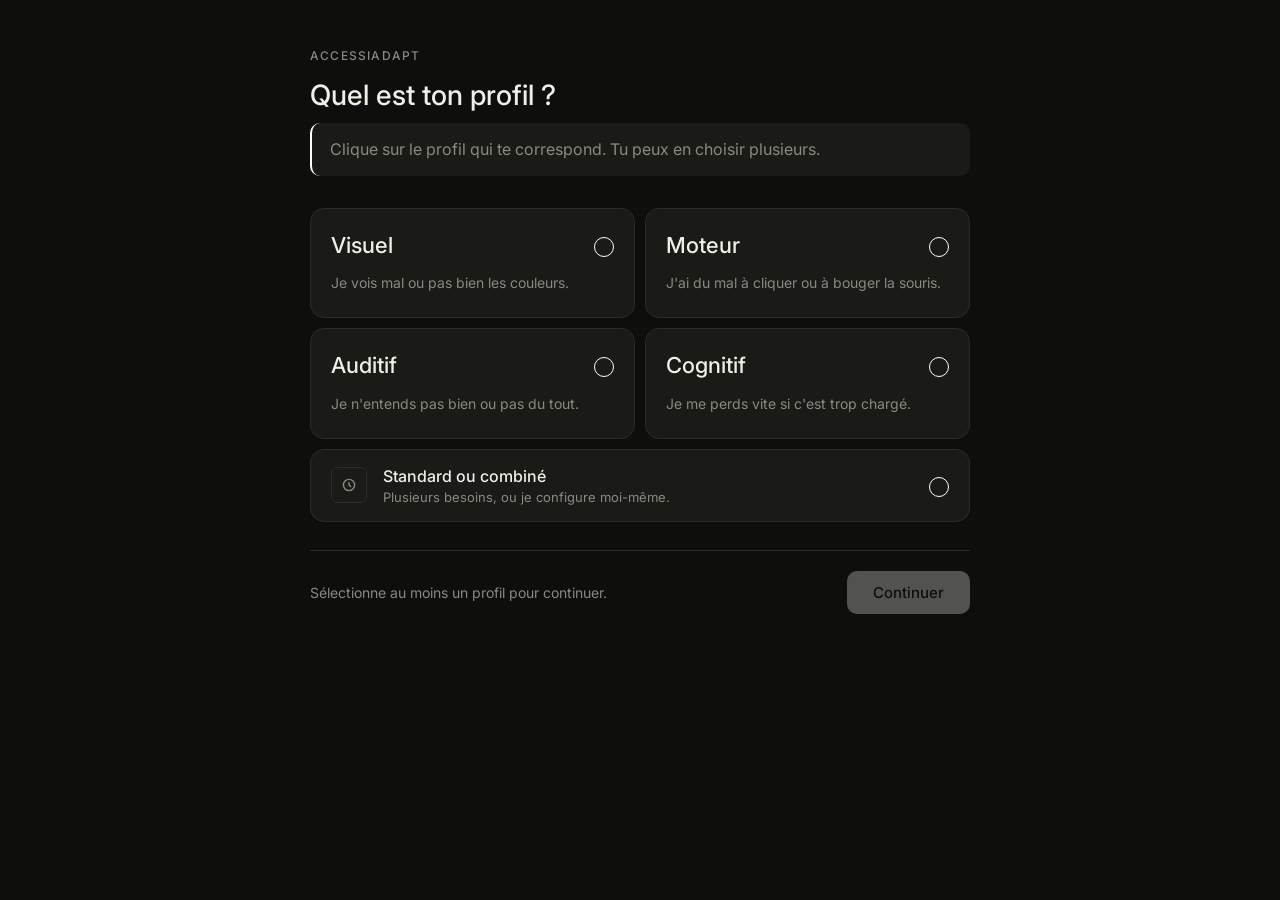
==== commit 92b89c57: "[feat]: insert accessiAdapt icon" ====
--- a/maquettes/pages/index.html
+++ b/maquettes/pages/index.html
@@ -3,13 +3,19 @@
   <head>
     <meta charset="UTF-8" />
     <meta name="viewport" content="width=device-width, initial-scale=1.0" />
+    <link
+      rel="icon"
+      type="image/png"
+      href="../../assets/logo/favicon.png"
+      sizes="32x32"
+    />
     <title>AccessiAdapt — Profil</title>
     <link rel="preconnect" href="https://fonts.googleapis.com" />
     <link
       href="https://fonts.googleapis.com/css2?family=Inter:wght@400;500&display=swap"
       rel="stylesheet"
     />
-    <link rel="stylesheet" href="../styles/index.css" />
+    <link rel="stylesheet" href="../styles/global.css" />
   </head>
   <body>
     <div class="container">
--- a/maquettes/styles/global.css
+++ b/maquettes/styles/global.css
@@ -0,0 +1,403 @@
+/* ── AccessiAdapt — Global Design System ── */
+
+*,
+*::before,
+*::after {
+  box-sizing: border-box;
+  margin: 0;
+  padding: 0;
+}
+
+/* ── Tokens dark mode (défaut) ── */
+:root {
+  --bg: #0e0e0c;
+  --surface: #1a1a17;
+  --border: #2c2c28;
+  --border-h: #fff;
+  --text: #f0eee6;
+  --sub: #8a8880;
+  --muted: #555350;
+  --on-bg: #242420;
+  --radius: 10px;
+  --radius-lg: 14px;
+  --font: "Inter", system-ui, sans-serif;
+}
+
+body {
+  font-family: var(--font);
+  background: var(--bg);
+  color: var(--text);
+  min-height: 100vh;
+  display: flex;
+  align-items: flex-start;
+  justify-content: center;
+  padding: 48px 20px;
+}
+
+.container {
+  width: 100%;
+  max-width: 660px;
+}
+
+/* ── Typographie ── */
+.app-name {
+  font-size: 12px;
+  font-weight: 500;
+  letter-spacing: 0.1em;
+  text-transform: uppercase;
+  color: var(--sub);
+  margin-bottom: 16px;
+}
+
+.page-title {
+  font-size: 28px;
+  font-weight: 500;
+  color: var(--text);
+  line-height: 1.2;
+  margin-bottom: 10px;
+}
+
+.page-instr {
+  font-size: 16px;
+  color: var(--sub);
+  line-height: 1.6;
+  margin-bottom: 32px;
+  padding: 14px 18px;
+  background: var(--surface);
+  border-radius: var(--radius);
+  border-left: 2px solid var(--border-h);
+}
+
+/* ── Grille cartes ── */
+.grid {
+  display: grid;
+  grid-template-columns: 1fr 1fr;
+  gap: 10px;
+  margin-bottom: 10px;
+}
+
+/* ── Carte profil ── */
+.card {
+  background: var(--surface);
+  border: 0.5px solid var(--border);
+  border-radius: var(--radius-lg);
+  padding: 24px 20px;
+  cursor: pointer;
+  display: flex;
+  flex-direction: column;
+  gap: 14px;
+  transition: border-color 0.15s;
+  outline: none;
+  user-select: none;
+}
+
+.card:hover {
+  border-color: var(--border-h);
+}
+.card:focus-visible {
+  box-shadow: 0 0 0 2px var(--text);
+}
+
+.card.on {
+  border: 1.5px solid var(--text);
+  background: var(--on-bg);
+}
+
+.card-top {
+  display: flex;
+  align-items: flex-start;
+  justify-content: space-between;
+  gap: 10px;
+}
+
+.card-name {
+  font-size: 22px;
+  font-weight: 500;
+  color: var(--text);
+  line-height: 1.15;
+}
+
+.card-desc {
+  font-size: 14px;
+  color: var(--sub);
+  line-height: 1.5;
+}
+
+/* ── Checkbox rond ── */
+.chk {
+  width: 20px;
+  height: 20px;
+  border-radius: 50%;
+  border: 1px solid var(--border-h);
+  flex-shrink: 0;
+  margin-top: 4px;
+  display: flex;
+  align-items: center;
+  justify-content: center;
+  transition:
+    background 0.15s,
+    border-color 0.15s;
+}
+
+.chk svg {
+  width: 9px;
+  height: 9px;
+  stroke: transparent;
+  stroke-width: 2.5;
+  fill: none;
+}
+
+.on .chk {
+  background: var(--text);
+  border-color: var(--text);
+}
+.on .chk svg {
+  stroke: var(--bg);
+}
+
+/* ── Carte standard/combiné ── */
+.card-std {
+  background: var(--surface);
+  border: 0.5px solid var(--border);
+  border-radius: var(--radius-lg);
+  padding: 16px 20px;
+  cursor: pointer;
+  display: flex;
+  align-items: center;
+  gap: 16px;
+  transition: border-color 0.15s;
+  margin-bottom: 28px;
+  outline: none;
+  user-select: none;
+}
+
+.card-std:hover {
+  border-color: var(--border-h);
+}
+.card-std.on {
+  border: 1.5px solid var(--text);
+  background: var(--on-bg);
+}
+.card-std:focus-visible {
+  box-shadow: 0 0 0 2px var(--text);
+}
+
+.std-ico {
+  width: 36px;
+  height: 36px;
+  border-radius: 6px;
+  border: 0.5px solid var(--border);
+  display: flex;
+  align-items: center;
+  justify-content: center;
+  flex-shrink: 0;
+  transition:
+    background 0.15s,
+    border-color 0.15s;
+}
+
+.std-ico svg {
+  width: 16px;
+  height: 16px;
+  stroke: var(--sub);
+  stroke-width: 1.8;
+  fill: none;
+}
+
+.card-std.on .std-ico {
+  background: var(--text);
+  border-color: var(--text);
+}
+.card-std.on .std-ico svg {
+  stroke: var(--bg);
+}
+
+.std-body {
+  flex: 1;
+}
+.std-name {
+  font-size: 16px;
+  font-weight: 500;
+  color: var(--text);
+}
+.std-sub {
+  font-size: 13px;
+  color: var(--sub);
+  margin-top: 3px;
+}
+
+/* ── Footer ── */
+.footer {
+  display: flex;
+  align-items: center;
+  justify-content: space-between;
+  gap: 16px;
+  padding-top: 20px;
+  border-top: 1px solid var(--border);
+}
+
+.hint {
+  font-size: 14px;
+  color: var(--sub);
+  flex: 1;
+  line-height: 1.5;
+}
+.hint b {
+  font-weight: 500;
+  color: var(--text);
+}
+
+/* ── Boutons ── */
+.btn {
+  padding: 12px 26px;
+  border-radius: var(--radius);
+  font-family: var(--font);
+  font-size: 15px;
+  font-weight: 500;
+  cursor: pointer;
+  white-space: nowrap;
+  transition:
+    opacity 0.15s,
+    background 0.15s;
+  border: none;
+}
+
+.btn-primary {
+  background: var(--text);
+  color: var(--bg);
+}
+.btn-primary:not(:disabled):hover {
+  opacity: 0.85;
+}
+.btn-primary:disabled {
+  opacity: 0.3;
+  cursor: not-allowed;
+}
+
+.btn-secondary {
+  background: transparent;
+  border: 0.5px solid var(--border-h);
+  color: var(--text);
+}
+.btn-secondary:hover {
+  background: var(--surface);
+}
+
+/* ── Séparateur ── */
+.sep {
+  height: 1px;
+  background: var(--border);
+  margin: 28px 0;
+}
+
+/* ── Écrans ── */
+.screen {
+  display: none;
+}
+.screen.active {
+  display: block;
+}
+
+/* ── Confirmation ── */
+.cf-top {
+  display: flex;
+  align-items: center;
+  gap: 16px;
+  margin-bottom: 20px;
+}
+
+.cf-circle {
+  width: 44px;
+  height: 44px;
+  border-radius: 50%;
+  background: var(--text);
+  display: flex;
+  align-items: center;
+  justify-content: center;
+  flex-shrink: 0;
+}
+
+.cf-circle svg {
+  width: 18px;
+  height: 18px;
+  stroke: var(--bg);
+  stroke-width: 2.5;
+  fill: none;
+}
+
+.cf-title {
+  font-size: 22px;
+  font-weight: 500;
+  color: var(--text);
+}
+.cf-sub {
+  font-size: 14px;
+  color: var(--sub);
+  margin-top: 5px;
+  line-height: 1.5;
+}
+
+.recap-label {
+  font-size: 11px;
+  font-weight: 500;
+  letter-spacing: 0.08em;
+  text-transform: uppercase;
+  color: var(--muted);
+  margin-bottom: 12px;
+}
+
+.recap-list {
+  display: flex;
+  flex-direction: column;
+  gap: 8px;
+  margin-bottom: 28px;
+}
+
+.recap-row {
+  display: flex;
+  align-items: center;
+  gap: 14px;
+  padding: 14px 18px;
+  background: var(--surface);
+  border: 0.5px solid var(--border);
+  border-radius: var(--radius);
+}
+
+.recap-bar {
+  width: 3px;
+  height: 30px;
+  border-radius: 2px;
+  background: var(--text);
+  flex-shrink: 0;
+}
+.recap-name {
+  font-size: 15px;
+  font-weight: 500;
+  color: var(--text);
+}
+.recap-adapt {
+  font-size: 13px;
+  color: var(--sub);
+  margin-top: 3px;
+}
+
+.actions {
+  display: flex;
+  flex-direction: column;
+  gap: 8px;
+  max-width: 400px;
+}
+
+/* ── Responsive ── */
+@media (max-width: 520px) {
+  .grid {
+    grid-template-columns: 1fr;
+  }
+  .footer {
+    flex-direction: column;
+    align-items: stretch;
+  }
+  .btn {
+    text-align: center;
+  }
+}
